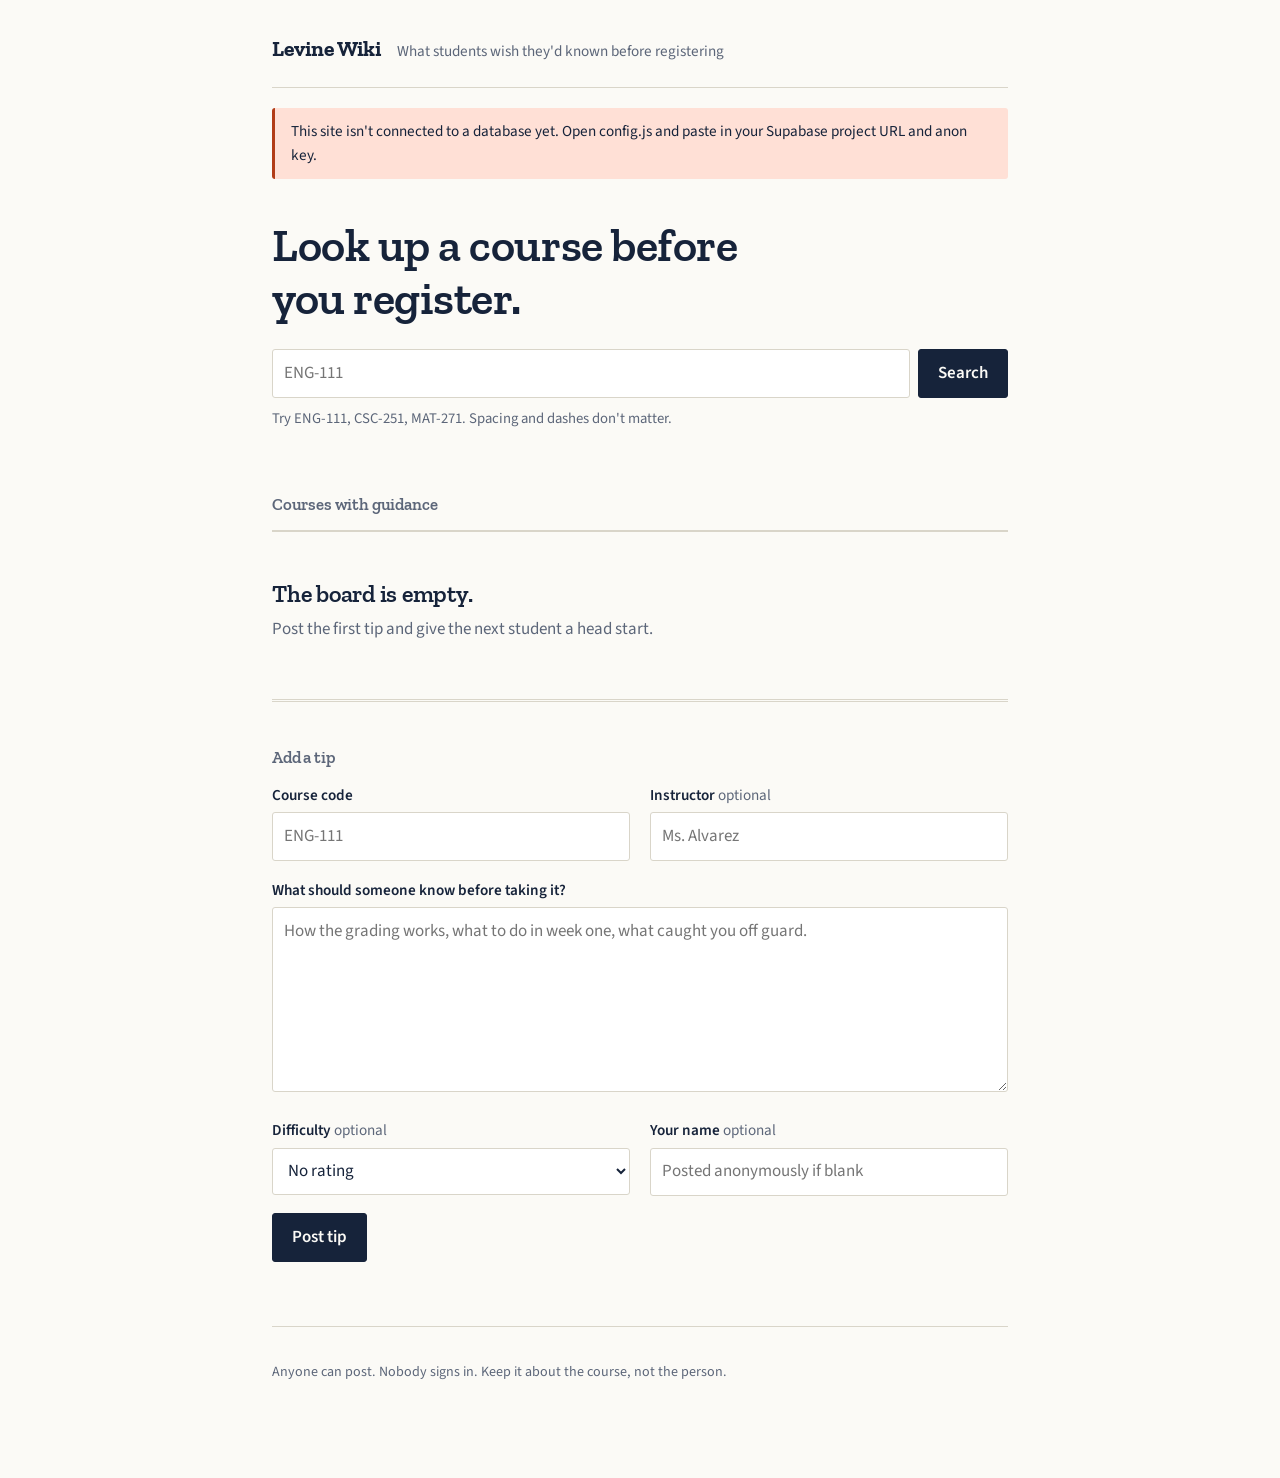
==== index.html @ 32edb279 "Add files via upload" ====
<!doctype html>
<html lang="en">
<head>
  <meta charset="utf-8">
  <meta name="viewport" content="width=device-width, initial-scale=1">
  <title>Levine Wiki</title>
  <meta name="description" content="Course guidance written by the students who already took the class.">
  <link rel="preconnect" href="https://fonts.googleapis.com">
  <link rel="preconnect" href="https://fonts.gstatic.com" crossorigin>
  <link href="https://fonts.googleapis.com/css2?family=Zilla+Slab:wght@500;600;700&family=Source+Sans+3:ital,wght@0,400;0,600;1,400&display=swap" rel="stylesheet">
  <link rel="stylesheet" href="style.css">
</head>
<body>
  <header class="masthead">
    <a class="wordmark" href="index.html">Levine Wiki</a>
    <p class="tagline">What students wish they'd known before registering</p>
  </header>

  <div id="notices" class="notices" role="status" aria-live="polite"></div>

  <main>
    <section class="hero">
      <h1>Look up a course before you register.</h1>
      <form class="lookup" id="lookup" role="search">
        <label for="q">Course code</label>
        <input id="q" name="q" placeholder="ENG-111" autocomplete="off"
               autocapitalize="characters" spellcheck="false">
        <button type="submit">Search</button>
      </form>
      <p class="hint">Try ENG-111, CSC-251, MAT-271. Spacing and dashes don't matter.</p>
    </section>

    <section class="courses">
      <h2 id="courses-heading">Courses with guidance</h2>
      <ul class="course-grid" id="course-grid"></ul>
      <div id="courses-empty"></div>
    </section>

    <section class="compose" id="post">
      <h2>Add a tip</h2>
      <form id="tip-form">
        <div class="field-row">
          <p class="field">
            <label for="code">Course code</label>
            <input id="code" name="code" required placeholder="ENG-111"
                   autocapitalize="characters" spellcheck="false">
          </p>
          <p class="field">
            <label for="instructor">Instructor <span class="optional">optional</span></label>
            <input id="instructor" name="instructor" placeholder="Ms. Alvarez">
          </p>
        </div>

        <p class="field">
          <label for="body">What should someone know before taking it?</label>
          <textarea id="body" name="body" rows="6" required
                    placeholder="How the grading works, what to do in week one, what caught you off guard."></textarea>
        </p>

        <div class="field-row">
          <p class="field">
            <label for="difficulty">Difficulty <span class="optional">optional</span></label>
            <select id="difficulty" name="difficulty">
              <option value="">No rating</option>
              <option value="1">1 — light</option>
              <option value="2">2 — steady</option>
              <option value="3">3 — real work</option>
              <option value="4">4 — heavy</option>
              <option value="5">5 — hardest class I've taken</option>
            </select>
          </p>
          <p class="field">
            <label for="author">Your name <span class="optional">optional</span></label>
            <input id="author" name="author" placeholder="Posted anonymously if blank">
          </p>
        </div>

        <p class="trap" aria-hidden="true"><label>Leave this empty<input name="website" tabindex="-1" autocomplete="off"></label></p>
        <button type="submit">Post tip</button>
      </form>
    </section>
  </main>

  <footer>
    <p>Anyone can post. Nobody signs in. Keep it about the course, not the person.</p>
  </footer>

  <script src="config.js"></script>
  <script src="app.js"></script>
  <script>
    const grid = document.getElementById("course-grid");
    const emptyZone = document.getElementById("courses-empty");
    const heading = document.getElementById("courses-heading");
    let allCourses = [];

    function render(query = "") {
      const needle = query.replace(/[^A-Za-z0-9]/g, "").toUpperCase();
      const shown = needle
        ? allCourses.filter((c) => c.code.replace("-", "").includes(needle))
        : allCourses;

      heading.textContent = query ? `Courses matching "${query}"` : "Courses with guidance";
      grid.innerHTML = "";
      emptyZone.innerHTML = "";

      if (!shown.length) {
        const box = el("div", "empty");
        box.append(
          el("h2", null, query ? `No one has written about ${query} yet.` : "The board is empty."),
          el("p", null, query
            ? "You could be the first — add what you learned below."
            : "Post the first tip and give the next student a head start.")
        );
        emptyZone.append(box);
        return;
      }

      shown.sort((a, b) => new Date(b.latest) - new Date(a.latest));
      for (const course of shown) {
        const item = el("li");
        const link = el("a");
        link.href = `course.html?code=${course.code}`;

        const mark = el("span", "mark");
        mark.append(el("span", null, course.code));

        const parts = [`${course.count} tip${course.count === 1 ? "" : "s"}`];
        if (course.difficulty) parts.push(`difficulty ${course.difficulty.toFixed(1)}/5`);

        link.append(mark, el("span", "meta", parts.join(" · ")));
        item.append(link);
        grid.append(item);
      }
    }

    document.getElementById("lookup").addEventListener("submit", (event) => {
      event.preventDefault();
      render(document.getElementById("q").value.trim());
    });

    document.getElementById("tip-form").addEventListener("submit", async (event) => {
      event.preventDefault();
      const button = event.target.querySelector('button[type="submit"]');
      button.disabled = true;
      try {
        const code = await submitTip(event.target);
        if (code) window.location.href = `course.html?code=${code}`;
      } catch (error) {
        notify(error.message, "error");
      } finally {
        button.disabled = false;
      }
    });

    (async function load() {
      try {
        allCourses = await fetchCourses();
        render();
      } catch (error) {
        notify(error.message, "error");
        render();
      }
    })();
  </script>
</body>
</html>
---- style.css ----
:root {
  --ink: #16233a;
  --paper: #fbfaf6;
  --rule: #d9d5c9;
  --mark: #ffd84d;
  --muted: #5c6679;
  --measure: 62ch;
}

*, *::before, *::after { box-sizing: border-box; }

body {
  margin: 0;
  padding: 0 1.25rem 5rem;
  background: var(--paper);
  color: var(--ink);
  font-family: "Source Sans 3", system-ui, sans-serif;
  font-size: 1.0625rem;
  line-height: 1.6;
}

main, .masthead, footer { max-width: 46rem; margin-inline: auto; }

h1, h2, h3 {
  font-family: "Zilla Slab", Georgia, serif;
  font-weight: 600;
  line-height: 1.15;
  letter-spacing: -0.01em;
}

a { color: var(--ink); text-underline-offset: 3px; }
a:hover { text-decoration-thickness: 2px; }

:focus-visible {
  outline: 2px solid var(--ink);
  outline-offset: 3px;
  border-radius: 1px;
}

/* --- masthead ---------------------------------------------------------- */

.masthead {
  display: flex;
  flex-wrap: wrap;
  align-items: baseline;
  gap: 0.25rem 1rem;
  padding: 2rem 0 1.25rem;
  border-bottom: 1px solid var(--rule);
}

.wordmark {
  font-family: "Zilla Slab", Georgia, serif;
  font-size: 1.35rem;
  font-weight: 700;
  text-decoration: none;
}

.tagline { margin: 0; color: var(--muted); font-size: 0.95rem; }

/* --- the one bold move: highlighter behind a course code --------------- */

.mark { position: relative; display: inline-block; }
.mark > span { position: relative; z-index: 1; }
.mark::after {
  content: "";
  position: absolute;
  z-index: 0;
  left: -0.18em;
  right: -0.18em;
  bottom: 0.06em;
  height: 0.44em;
  background: var(--mark);
  border-radius: 2px 7px 3px 6px;
  transform: rotate(-1.1deg);
}

/* --- hero and search --------------------------------------------------- */

.hero { padding: 2.5rem 0 1rem; }
.hero h1 { max-width: 18ch; margin: 0 0 1.5rem; font-size: clamp(2rem, 6vw, 2.9rem); }

.lookup { display: flex; flex-wrap: wrap; gap: 0.5rem; align-items: stretch; }
.lookup label { position: absolute; width: 1px; height: 1px; overflow: hidden; clip-path: inset(50%); }
.lookup input { flex: 1 1 14rem; }

.hint { margin: 0.6rem 0 0; color: var(--muted); font-size: 0.92rem; }

input, textarea, select {
  width: 100%;
  padding: 0.6rem 0.7rem;
  font: inherit;
  color: var(--ink);
  background: #fff;
  border: 1px solid var(--rule);
  border-radius: 3px;
}

input:focus, textarea:focus, select:focus { border-color: var(--ink); }
textarea { resize: vertical; }

button {
  padding: 0.6rem 1.2rem;
  font: inherit;
  font-weight: 600;
  color: var(--paper);
  background: var(--ink);
  border: 1px solid var(--ink);
  border-radius: 3px;
  cursor: pointer;
}

button:hover { background: #22314c; }
button[disabled] { color: var(--muted); background: transparent; border-color: var(--rule); cursor: default; }

/* --- course grid ------------------------------------------------------- */

.courses { margin-top: 3rem; }
.courses h2, .compose h2 { font-size: 1.05rem; font-weight: 600; color: var(--muted); margin-bottom: 1rem; }

.course-grid {
  display: grid;
  grid-template-columns: repeat(auto-fill, minmax(11rem, 1fr));
  gap: 1px;
  margin: 0;
  padding: 0;
  list-style: none;
  background: var(--rule);
  border: 1px solid var(--rule);
}

.course-grid a {
  display: block;
  height: 100%;
  padding: 1.1rem 1rem 1.2rem;
  background: var(--paper);
  text-decoration: none;
}

.course-grid a:hover { background: #fff; }
.course-grid .mark { font-family: "Zilla Slab", Georgia, serif; font-size: 1.3rem; font-weight: 700; }
.course-grid .meta { display: block; margin-top: 0.6rem; color: var(--muted); font-size: 0.9rem; }

/* --- course page ------------------------------------------------------- */

.breadcrumb { padding-top: 1.5rem; font-size: 0.92rem; }
.course-head { margin: 1.5rem 0 2.5rem; }
.course-head h1 { margin: 0; font-size: clamp(2.4rem, 9vw, 3.6rem); }
.course-stats { margin: 1rem 0 0; color: var(--muted); }

.sorter { display: flex; gap: 1.25rem; margin: 1rem 0 0; font-size: 0.92rem; }
.sorter a { color: var(--muted); text-decoration: none; padding-bottom: 2px; }
.sorter a.on { color: var(--ink); font-weight: 600; border-bottom: 2px solid var(--mark); }

.tips { margin: 0; padding: 0; list-style: none; }

.tip { padding: 1.75rem 0; border-top: 1px solid var(--rule); }
.tip:last-child { border-bottom: 1px solid var(--rule); }
.tip-body { max-width: var(--measure); white-space: pre-wrap; }
.byline { margin: 0.85rem 0 0.9rem; color: var(--muted); font-size: 0.9rem; }

.helpful button {
  padding: 0.3rem 0.75rem;
  font-size: 0.87rem;
  font-weight: 400;
  color: var(--ink);
  background: transparent;
  border-color: var(--rule);
}

.helpful button:hover:not([disabled]) { background: var(--mark); border-color: var(--mark); }

/* --- forms and notices -------------------------------------------------- */

.compose { margin-top: 3.5rem; padding-top: 2rem; border-top: 3px double var(--rule); }
.field { margin: 0 0 1.1rem; }
.field label { display: block; margin-bottom: 0.3rem; font-weight: 600; font-size: 0.95rem; }
.optional { font-weight: 400; color: var(--muted); }
.field-row { display: flex; flex-wrap: wrap; gap: 0 1.25rem; }
.field-row .field { flex: 1 1 12rem; }
.trap { position: absolute; left: -9999px; }

.notices { max-width: 46rem; margin: 1.25rem auto 0; }
.notice {
  margin: 0;
  padding: 0.7rem 1rem;
  background: var(--mark);
  border-radius: 3px;
  font-size: 0.95rem;
}

.empty { margin: 3rem 0; }
.empty h2 { font-size: 1.5rem; margin-bottom: 0.5rem; color: var(--ink); }
.empty p { max-width: var(--measure); color: var(--muted); margin-top: 0; }

footer {
  margin-top: 4rem;
  padding-top: 1.25rem;
  border-top: 1px solid var(--rule);
  color: var(--muted);
  font-size: 0.88rem;
}

/* Errors get the same weight as confirmations, in a different colour. */
.notice.error { background: #ffe0d6; border-left: 3px solid #b23c17; }
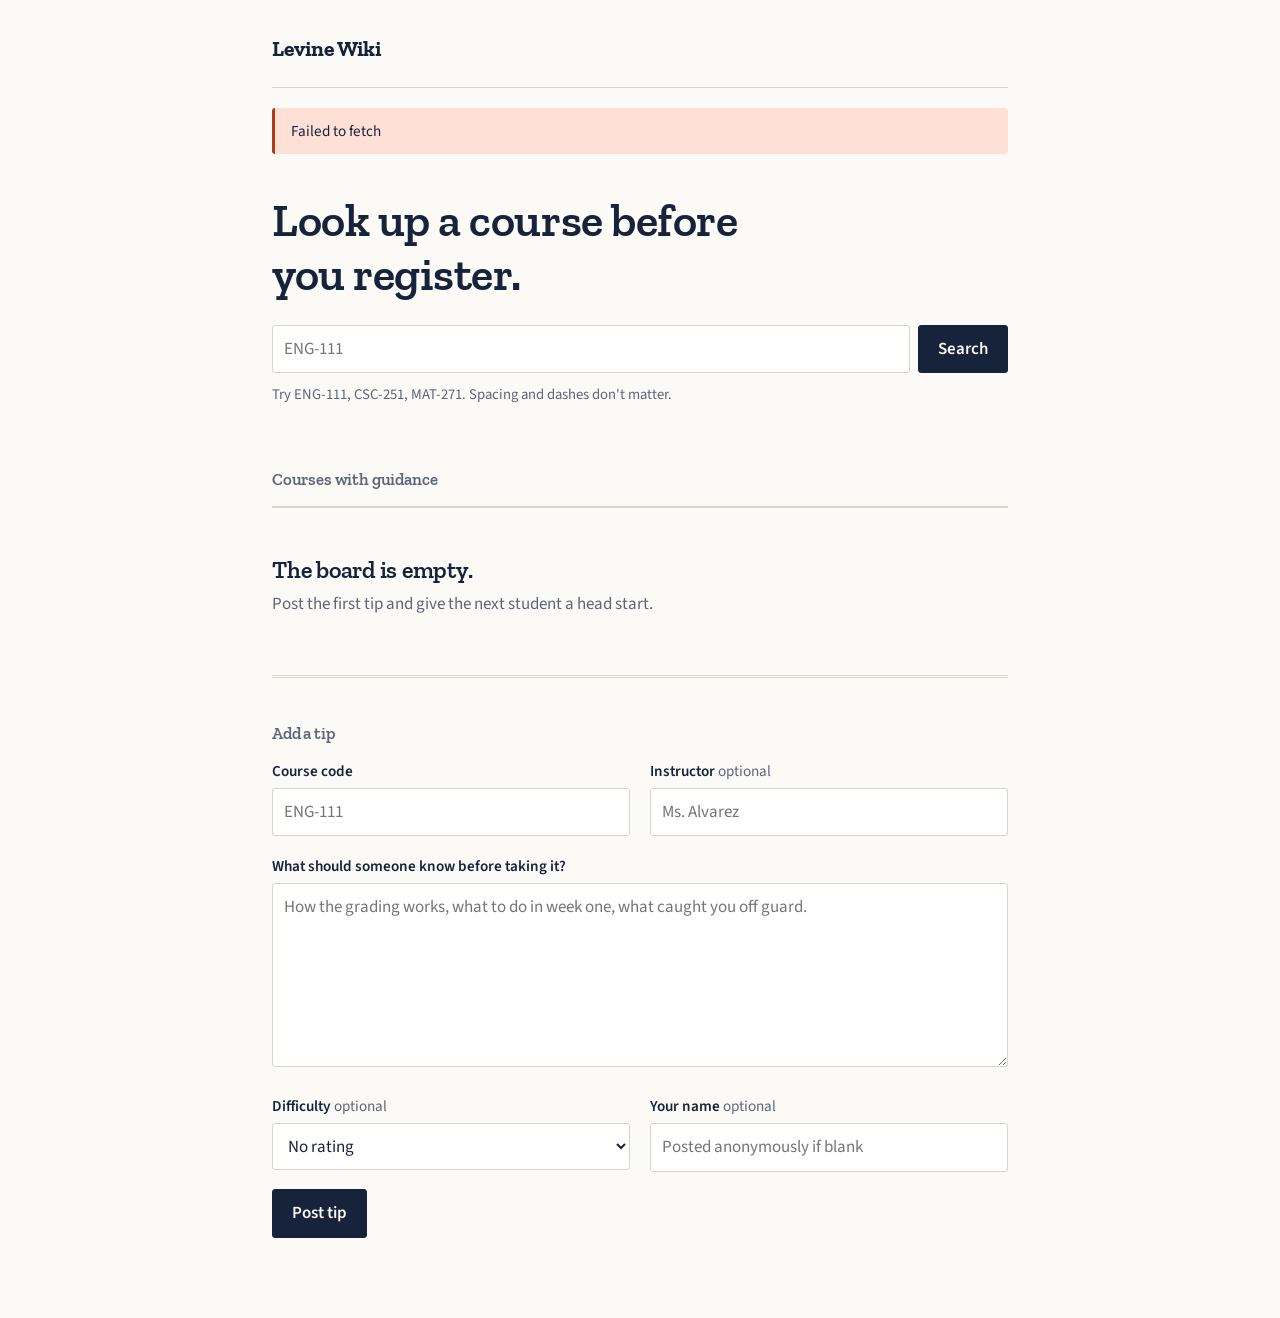
==== commit a5e708c2: "Update index.html" ====
--- a/index.html
+++ b/index.html
@@ -13,7 +13,6 @@
 <body>
   <header class="masthead">
     <a class="wordmark" href="index.html">Levine Wiki</a>
-    <p class="tagline">What students wish they'd known before registering</p>
   </header>
 
   <div id="notices" class="notices" role="status" aria-live="polite"></div>
@@ -80,10 +79,6 @@
       </form>
     </section>
   </main>
-
-  <footer>
-    <p>Anyone can post. Nobody signs in. Keep it about the course, not the person.</p>
-  </footer>
 
   <script src="config.js"></script>
   <script src="app.js"></script>
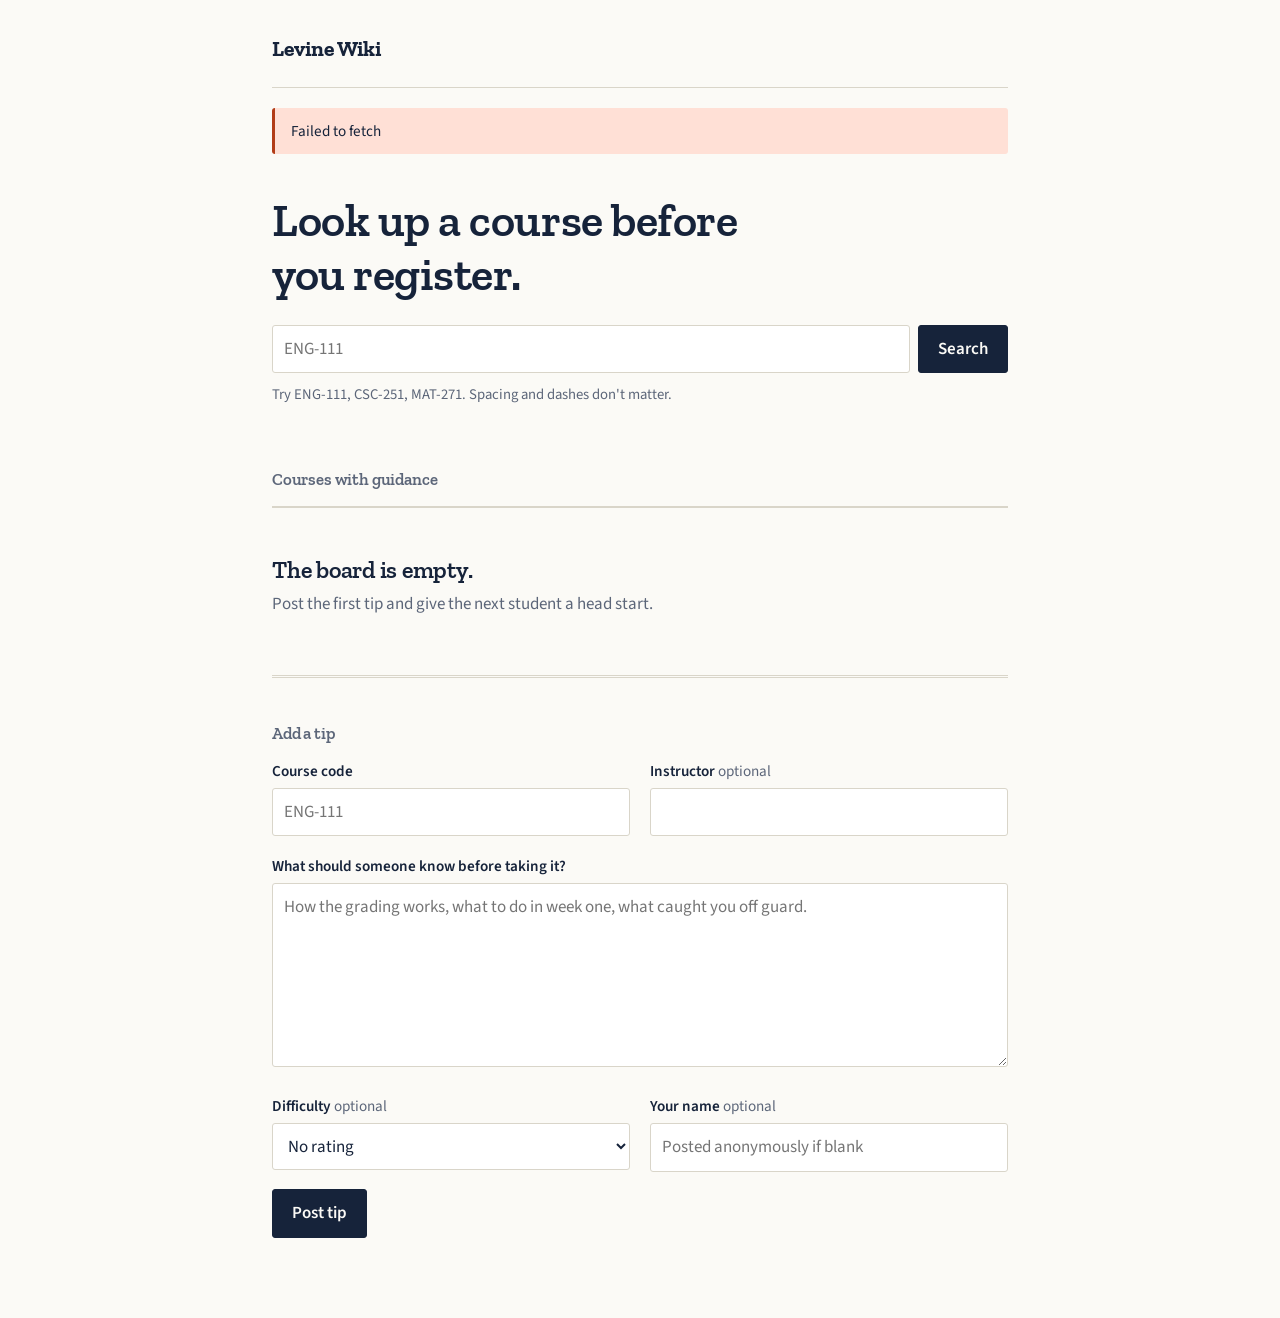
==== commit 3cf387e6: "Update index.html" ====
--- a/index.html
+++ b/index.html
@@ -46,7 +46,7 @@
           </p>
           <p class="field">
             <label for="instructor">Instructor <span class="optional">optional</span></label>
-            <input id="instructor" name="instructor" placeholder="Ms. Alvarez">
+            <input id="instructor" name="instructor">
           </p>
         </div>
 
